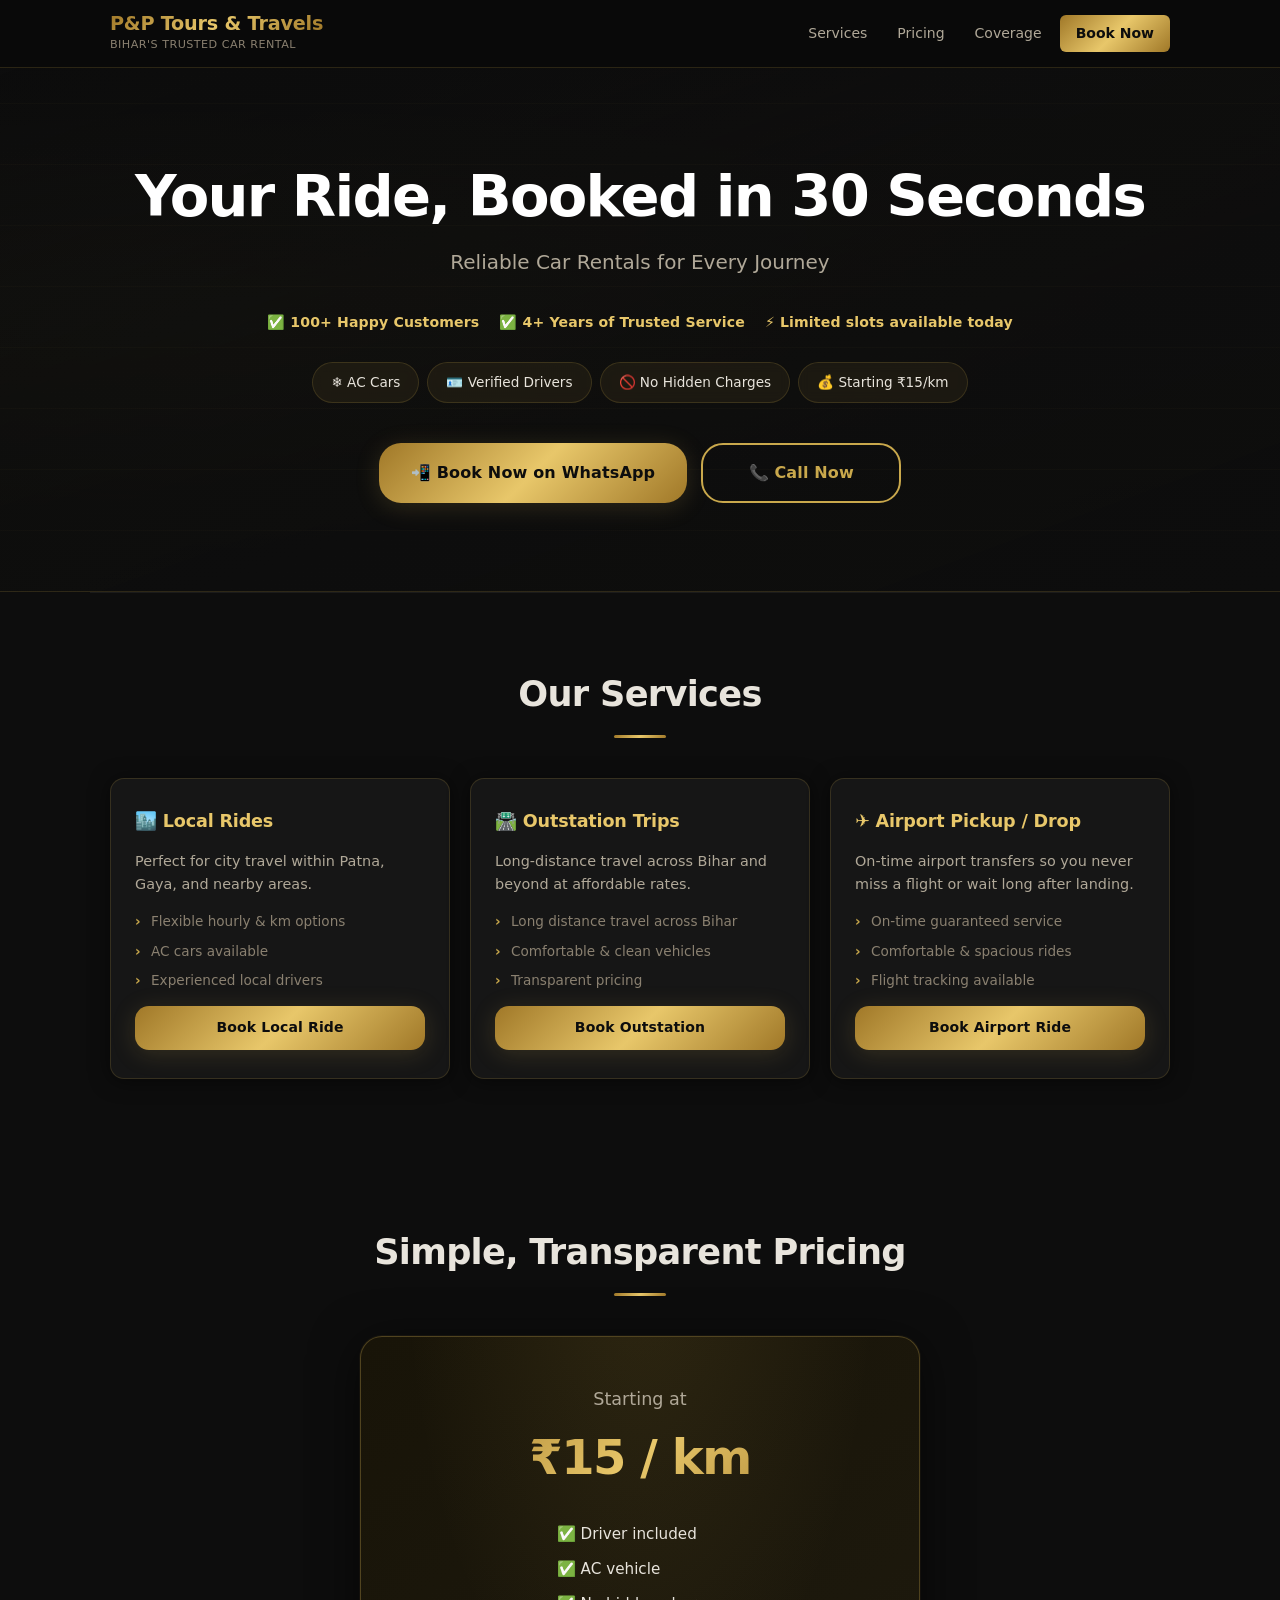
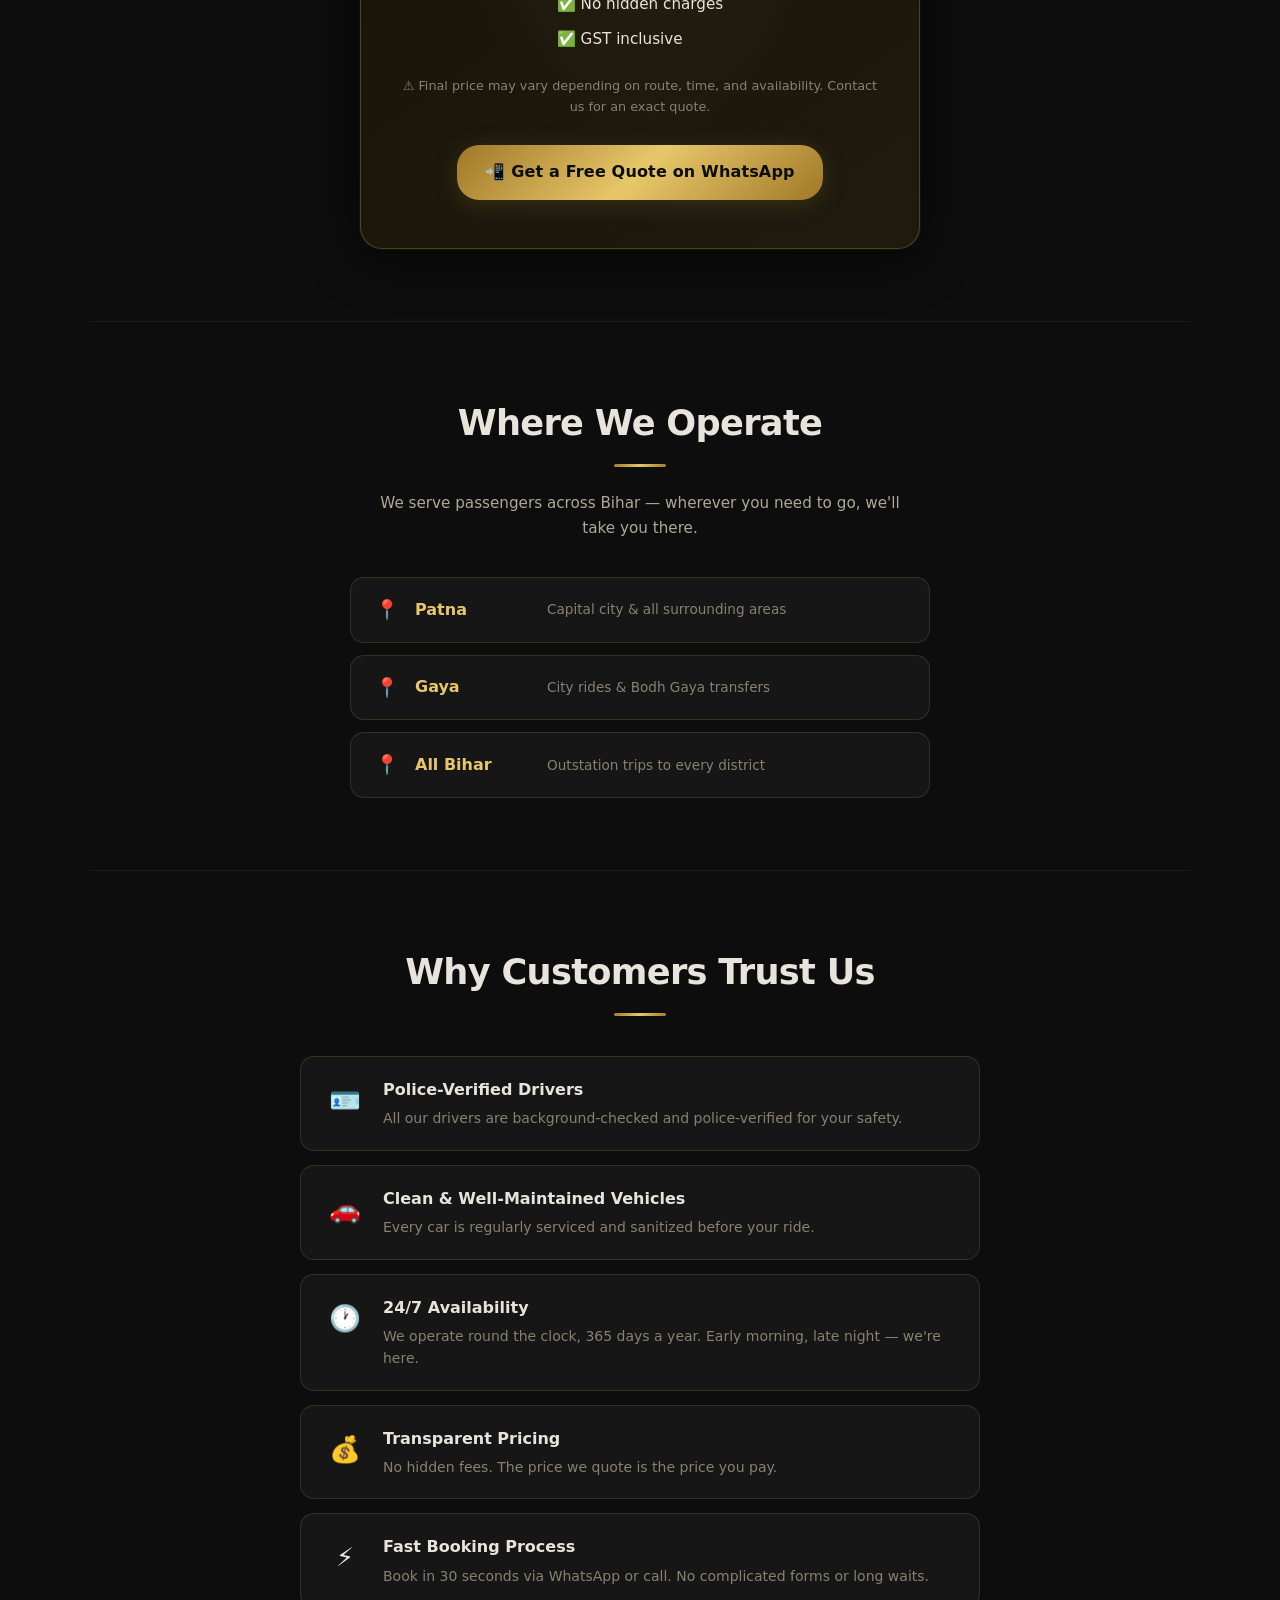
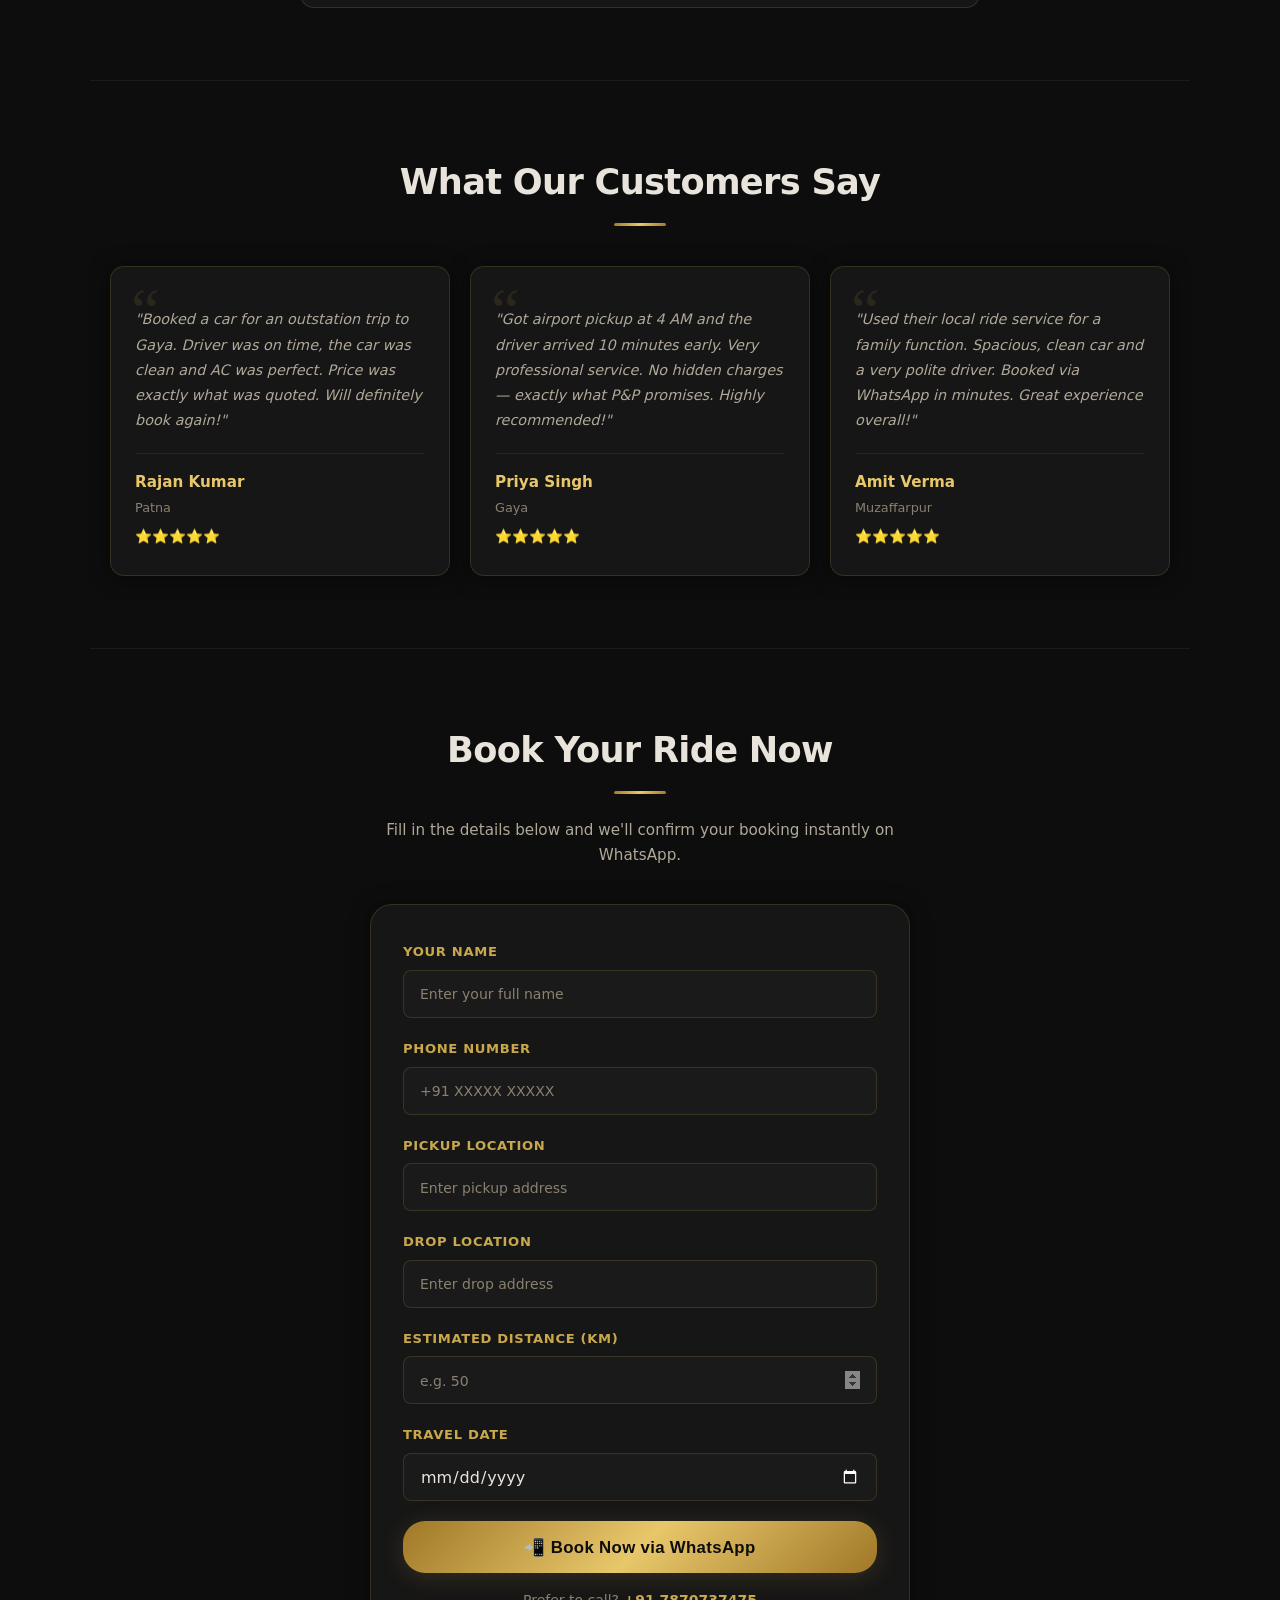
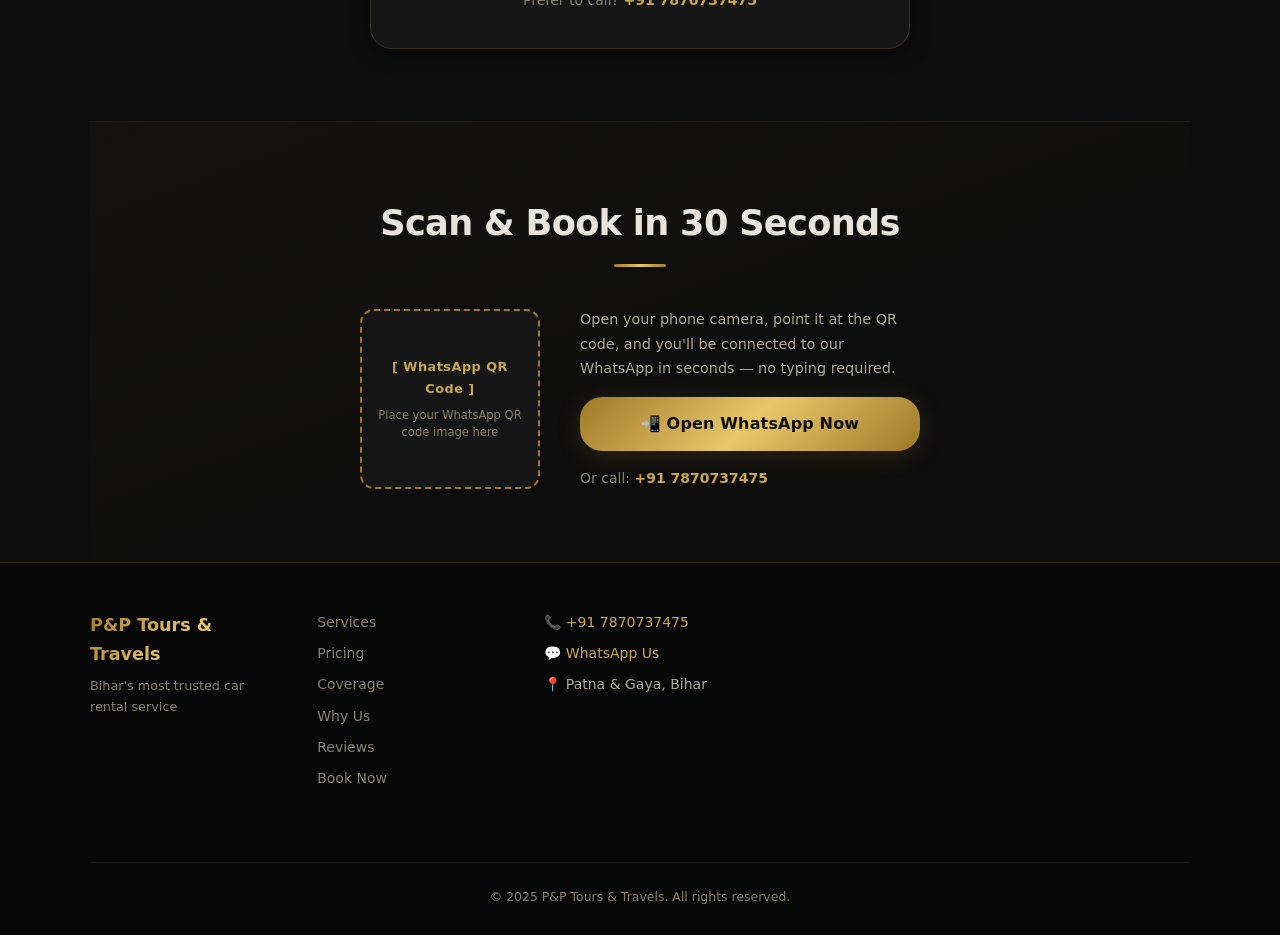
==== index.html @ 64083eea "Add files via upload" ====
<!DOCTYPE html>
<html lang="en">
<head>
  <meta charset="UTF-8" />
  <meta name="viewport" content="width=device-width, initial-scale=1.0" />
  <meta name="description" content="P&P Tours & Travels – Reliable car rentals in Patna, Gaya and all of Bihar. Book in 30 seconds via WhatsApp or call." />
  <title>P&P Tours &amp; Travels – Car Rentals in Bihar</title>
  <link rel="stylesheet" href="style.css" />
</head>
<body>

  <!-- ===== HEADER ===== -->
  <header id="site-header">
    <div class="header-inner">
      <div class="brand">
        <span class="brand-name">P&amp;P Tours &amp; Travels</span>
        <span class="brand-tagline">Bihar's Trusted Car Rental</span>
      </div>
      <nav class="header-nav" aria-label="Main navigation">
        <a href="#services">Services</a>
        <a href="#pricing">Pricing</a>
        <a href="#coverage">Coverage</a>
        <a href="#booking">Book Now</a>
      </nav>
    </div>
  </header>

  <!-- ===== HERO ===== -->
  <section id="hero">
    <div class="hero-inner">
      <h1 class="hero-headline">Your Ride, Booked in 30 Seconds</h1>
      <p class="hero-subheading">Reliable Car Rentals for Every Journey</p>

      <ul class="hero-trust-list">
        <li>✅ 100+ Happy Customers</li>
        <li>✅ 4+ Years of Trusted Service</li>
        <li>⚡ Limited slots available today</li>
      </ul>

      <ul class="hero-highlights">
        <li>❄️ AC Cars</li>
        <li>🪪 Verified Drivers</li>
        <li>🚫 No Hidden Charges</li>
        <li>💰 Starting ₹15/km</li>
      </ul>

      <div class="hero-cta-group">
        <a
          href="https://wa.me/917870737475?text=Hi%2C%20I%20want%20to%20book%20a%20car"
          class="btn btn-whatsapp"
          target="_blank"
          rel="noopener noreferrer"
        >
          📲 Book Now on WhatsApp
        </a>
        <a href="tel:+917870737475" class="btn btn-call">
          📞 Call Now
        </a>
      </div>
    </div>
  </section>

  <!-- ===== SERVICES ===== -->
  <section id="services">
    <h2 class="section-title">Our Services</h2>
    <div class="services-grid">

      <article class="service-card">
        <h3 class="service-name">🏙️ Local Rides</h3>
        <p class="service-desc">Perfect for city travel within Patna, Gaya, and nearby areas.</p>
        <ul class="service-features">
          <li>Flexible hourly &amp; km options</li>
          <li>AC cars available</li>
          <li>Experienced local drivers</li>
        </ul>
        <a
          href="https://wa.me/917870737475?text=Hi%2C%20I%20need%20a%20local%20ride"
          class="btn btn-whatsapp-sm"
          target="_blank"
          rel="noopener noreferrer"
        >
          Book Local Ride
        </a>
      </article>

      <article class="service-card">
        <h3 class="service-name">🛣️ Outstation Trips</h3>
        <p class="service-desc">Long-distance travel across Bihar and beyond at affordable rates.</p>
        <ul class="service-features">
          <li>Long distance travel across Bihar</li>
          <li>Comfortable &amp; clean vehicles</li>
          <li>Transparent pricing</li>
        </ul>
        <a
          href="https://wa.me/917870737475?text=Hi%2C%20I%20need%20an%20outstation%20trip"
          class="btn btn-whatsapp-sm"
          target="_blank"
          rel="noopener noreferrer"
        >
          Book Outstation
        </a>
      </article>

      <article class="service-card">
        <h3 class="service-name">✈️ Airport Pickup / Drop</h3>
        <p class="service-desc">On-time airport transfers so you never miss a flight or wait long after landing.</p>
        <ul class="service-features">
          <li>On-time guaranteed service</li>
          <li>Comfortable &amp; spacious rides</li>
          <li>Flight tracking available</li>
        </ul>
        <a
          href="https://wa.me/917870737475?text=Hi%2C%20I%20need%20airport%20pickup%20or%20drop"
          class="btn btn-whatsapp-sm"
          target="_blank"
          rel="noopener noreferrer"
        >
          Book Airport Ride
        </a>
      </article>

    </div>
  </section>

  <!-- ===== PRICING ===== -->
  <section id="pricing">
    <h2 class="section-title">Simple, Transparent Pricing</h2>
    <div class="pricing-card">
      <p class="pricing-rate">Starting at <strong>₹15 / km</strong></p>
      <ul class="pricing-includes">
        <li>✅ Driver included</li>
        <li>✅ AC vehicle</li>
        <li>✅ No hidden charges</li>
        <li>✅ GST inclusive</li>
      </ul>
      <p class="pricing-note">
        ⚠️ Final price may vary depending on route, time, and availability.
        Contact us for an exact quote.
      </p>
      <a
        href="https://wa.me/917870737475?text=Hi%2C%20I%20want%20a%20price%20quote"
        class="btn btn-whatsapp"
        target="_blank"
        rel="noopener noreferrer"
      >
        📲 Get a Free Quote on WhatsApp
      </a>
    </div>
  </section>

  <!-- ===== COVERAGE ===== -->
  <section id="coverage">
    <h2 class="section-title">Where We Operate</h2>
    <p class="coverage-subtitle">We serve passengers across Bihar — wherever you need to go, we'll take you there.</p>
    <ul class="coverage-list">
      <li class="coverage-item">
        <span class="coverage-icon">📍</span>
        <span class="coverage-name">Patna</span>
        <span class="coverage-detail">Capital city &amp; all surrounding areas</span>
      </li>
      <li class="coverage-item">
        <span class="coverage-icon">📍</span>
        <span class="coverage-name">Gaya</span>
        <span class="coverage-detail">City rides &amp; Bodh Gaya transfers</span>
      </li>
      <li class="coverage-item">
        <span class="coverage-icon">📍</span>
        <span class="coverage-name">All Bihar</span>
        <span class="coverage-detail">Outstation trips to every district</span>
      </li>
    </ul>
  </section>

  <!-- ===== TRUST SECTION ===== -->
  <section id="trust">
    <h2 class="section-title">Why Customers Trust Us</h2>
    <ul class="trust-list">
      <li class="trust-item">
        <span class="trust-icon">🪪</span>
        <div class="trust-content">
          <strong>Police-Verified Drivers</strong>
          <p>All our drivers are background-checked and police-verified for your safety.</p>
        </div>
      </li>
      <li class="trust-item">
        <span class="trust-icon">🚗</span>
        <div class="trust-content">
          <strong>Clean &amp; Well-Maintained Vehicles</strong>
          <p>Every car is regularly serviced and sanitized before your ride.</p>
        </div>
      </li>
      <li class="trust-item">
        <span class="trust-icon">🕐</span>
        <div class="trust-content">
          <strong>24/7 Availability</strong>
          <p>We operate round the clock, 365 days a year. Early morning, late night — we're here.</p>
        </div>
      </li>
      <li class="trust-item">
        <span class="trust-icon">💰</span>
        <div class="trust-content">
          <strong>Transparent Pricing</strong>
          <p>No hidden fees. The price we quote is the price you pay.</p>
        </div>
      </li>
      <li class="trust-item">
        <span class="trust-icon">⚡</span>
        <div class="trust-content">
          <strong>Fast Booking Process</strong>
          <p>Book in 30 seconds via WhatsApp or call. No complicated forms or long waits.</p>
        </div>
      </li>
    </ul>
  </section>

  <!-- ===== TESTIMONIALS ===== -->
  <section id="testimonials">
    <h2 class="section-title">What Our Customers Say</h2>
    <div class="testimonials-grid">

      <article class="testimonial-card">
        <p class="testimonial-review">
          "Booked a car for an outstation trip to Gaya. Driver was on time, the car was clean and AC was perfect.
          Price was exactly what was quoted. Will definitely book again!"
        </p>
        <footer class="testimonial-footer">
          <strong class="testimonial-name">Rajan Kumar</strong>
          <span class="testimonial-location">Patna</span>
          <span class="testimonial-rating">⭐⭐⭐⭐⭐</span>
        </footer>
      </article>

      <article class="testimonial-card">
        <p class="testimonial-review">
          "Got airport pickup at 4 AM and the driver arrived 10 minutes early. Very professional service.
          No hidden charges — exactly what P&amp;P promises. Highly recommended!"
        </p>
        <footer class="testimonial-footer">
          <strong class="testimonial-name">Priya Singh</strong>
          <span class="testimonial-location">Gaya</span>
          <span class="testimonial-rating">⭐⭐⭐⭐⭐</span>
        </footer>
      </article>

      <article class="testimonial-card">
        <p class="testimonial-review">
          "Used their local ride service for a family function. Spacious, clean car and a very polite driver.
          Booked via WhatsApp in minutes. Great experience overall!"
        </p>
        <footer class="testimonial-footer">
          <strong class="testimonial-name">Amit Verma</strong>
          <span class="testimonial-location">Muzaffarpur</span>
          <span class="testimonial-rating">⭐⭐⭐⭐⭐</span>
        </footer>
      </article>

    </div>
  </section>

  <!-- ===== BOOKING FORM ===== -->
  <section id="booking">
    <h2 class="section-title">Book Your Ride Now</h2>
    <p class="booking-subtitle">Fill in the details below and we'll confirm your booking instantly on WhatsApp.</p>

    <form id="booking-form" class="booking-form" novalidate>
      <div class="form-group">
        <label for="b-name">Your Name</label>
        <input
          type="text"
          id="b-name"
          name="b-name"
          placeholder="Enter your full name"
          autocomplete="name"
          required
        />
      </div>

      <div class="form-group">
        <label for="b-phone">Phone Number</label>
        <input
          type="tel"
          id="b-phone"
          name="b-phone"
          placeholder="+91 XXXXX XXXXX"
          autocomplete="tel"
          required
        />
      </div>

      <div class="form-group">
        <label for="b-pickup">Pickup Location</label>
        <input
          type="text"
          id="b-pickup"
          name="b-pickup"
          placeholder="Enter pickup address"
          autocomplete="off"
          required
        />
      </div>

      <div class="form-group">
        <label for="b-drop">Drop Location</label>
        <input
          type="text"
          id="b-drop"
          name="b-drop"
          placeholder="Enter drop address"
          autocomplete="off"
          required
        />
      </div>

      <div class="form-group">
        <label for="b-distance">Estimated Distance (km)</label>
        <input
          type="number"
          id="b-distance"
          name="b-distance"
          placeholder="e.g. 50"
          min="1"
        />
      </div>

      <div class="form-group">
        <label for="b-date">Travel Date</label>
        <input
          type="date"
          id="b-date"
          name="b-date"
        />
      </div>

      <button type="submit" class="btn btn-submit">
        📲 Book Now via WhatsApp
      </button>

      <p class="form-alt-cta">
        Prefer to call? <a href="tel:+917870737475">+91 7870737475</a>
      </p>
    </form>
  </section>

  <!-- ===== QR SECTION ===== -->
  <section id="qr-section">
    <h2 class="section-title">Scan &amp; Book in 30 Seconds</h2>
    <div class="qr-inner">
      <div class="qr-placeholder" role="img" aria-label="WhatsApp QR Code placeholder">
        <span class="qr-placeholder-text">[ WhatsApp QR Code ]</span>
        <p class="qr-placeholder-hint">Place your WhatsApp QR code image here</p>
      </div>
      <div class="qr-info">
        <p class="qr-description">
          Open your phone camera, point it at the QR code, and you'll be connected
          to our WhatsApp in seconds — no typing required.
        </p>
        <a
          href="https://wa.me/917870737475"
          class="btn btn-whatsapp"
          target="_blank"
          rel="noopener noreferrer"
        >
          📲 Open WhatsApp Now
        </a>
        <p class="qr-number">Or call: <a href="tel:+917870737475">+91 7870737475</a></p>
      </div>
    </div>
  </section>

  <!-- ===== FOOTER ===== -->
  <footer id="site-footer">
    <div class="footer-inner">
      <div class="footer-brand">
        <strong>P&amp;P Tours &amp; Travels</strong>
        <p>Bihar's most trusted car rental service</p>
      </div>

      <nav class="footer-nav" aria-label="Footer navigation">
        <a href="#services">Services</a>
        <a href="#pricing">Pricing</a>
        <a href="#coverage">Coverage</a>
        <a href="#trust">Why Us</a>
        <a href="#testimonials">Reviews</a>
        <a href="#booking">Book Now</a>
      </nav>

      <div class="footer-contact">
        <p>📞 <a href="tel:+917870737475">+91 7870737475</a></p>
        <p>
          💬 <a
            href="https://wa.me/917870737475"
            target="_blank"
            rel="noopener noreferrer"
          >
            WhatsApp Us
          </a>
        </p>
        <p>📍 Patna &amp; Gaya, Bihar</p>
      </div>

      <p class="footer-copy">
        &copy; 2025 P&amp;P Tours &amp; Travels. All rights reserved.
      </p>
    </div>
  </footer>

  <!-- ===== STICKY MOBILE BAR ===== -->
  <div id="sticky-bar" role="navigation" aria-label="Quick booking bar">
    <a href="tel:+917870737475" class="sticky-btn sticky-btn-call">
      📞 Call Now
    </a>
    <a
      href="https://wa.me/917870737475?text=Hi%2C%20I%20want%20to%20book%20a%20car"
      class="sticky-btn sticky-btn-whatsapp"
      target="_blank"
      rel="noopener noreferrer"
    >
      💬 WhatsApp
    </a>
    <a href="#booking" class="sticky-btn sticky-btn-book">
      🚗 Book Now
    </a>
  </div>

  <script src="distancematrix.js" defer></script>
  <script src="script.js" defer></script>
</body>
</html>
---- style.css ----
/* =============================================
   P&P Tours & Travels — Premium Dark Gold CSS
   ============================================= */

/* ── Reset & Base ── */
*, *::before, *::after {
  box-sizing: border-box;
  margin: 0;
  padding: 0;
}

:root {
  --gold:        #c9a84c;
  --gold-light:  #e8c76a;
  --gold-dark:   #a07828;
  --gold-grad:   linear-gradient(135deg, #a07828 0%, #e8c76a 50%, #a07828 100%);
  --bg:          #0d0d0d;
  --bg-card:     #161616;
  --bg-card-2:   #1c1c1c;
  --bg-input:    #1a1a1a;
  --border:      rgba(201, 168, 76, 0.18);
  --border-soft: rgba(255, 255, 255, 0.06);
  --text:        #e8e4dc;
  --text-muted:  #8a8070;
  --text-dim:    #b0a898;
  --radius-sm:   8px;
  --radius-md:   14px;
  --radius-lg:   22px;
  --shadow-gold: 0 4px 24px rgba(201, 168, 76, 0.18);
  --shadow-card: 0 2px 20px rgba(0, 0, 0, 0.5);
  --transition:  0.25s ease;
  --max-w:       1100px;
  --header-h:    68px;
  --sticky-h:    60px;
}

html {
  scroll-behavior: smooth;
  -webkit-text-size-adjust: 100%;
}

body {
  font-family: 'Segoe UI', system-ui, -apple-system, sans-serif;
  background: var(--bg);
  color: var(--text);
  line-height: 1.65;
  font-size: 16px;
  -webkit-font-smoothing: antialiased;
  /* padding-bottom added via JS-free media query below */
}

a {
  color: var(--gold);
  text-decoration: none;
  transition: color var(--transition);
}
a:hover { color: var(--gold-light); }

ul { list-style: none; }

img { display: block; max-width: 100%; height: auto; }

/* ── Shared Section Wrapper ── */
section {
  padding: 72px 20px;
  max-width: var(--max-w);
  margin: 0 auto;
}

.section-title {
  font-size: clamp(1.5rem, 3vw, 2.2rem);
  font-weight: 700;
  text-align: center;
  margin-bottom: 40px;
  color: var(--text);
  letter-spacing: -0.02em;
  position: relative;
}
.section-title::after {
  content: '';
  display: block;
  width: 52px;
  height: 3px;
  background: var(--gold-grad);
  border-radius: 2px;
  margin: 12px auto 0;
}

/* ── Buttons ── */
.btn {
  display: inline-flex;
  align-items: center;
  justify-content: center;
  gap: 8px;
  padding: 14px 28px;
  border-radius: var(--radius-lg);
  font-size: 1rem;
  font-weight: 600;
  cursor: pointer;
  border: none;
  text-decoration: none;
  transition: transform var(--transition), box-shadow var(--transition), background var(--transition), opacity var(--transition);
  white-space: nowrap;
  letter-spacing: 0.01em;
  min-height: 48px;
}
.btn:active { transform: scale(0.97); }

.btn-whatsapp {
  background: var(--gold-grad);
  color: #0d0d0d;
  box-shadow: var(--shadow-gold);
}
.btn-whatsapp:hover {
  background: linear-gradient(135deg, #b8872a 0%, #f5d472 50%, #b8872a 100%);
  box-shadow: 0 6px 30px rgba(201, 168, 76, 0.35);
  color: #0d0d0d;
  transform: translateY(-1px);
}

.btn-call {
  background: transparent;
  color: var(--gold);
  border: 2px solid var(--gold);
}
.btn-call:hover {
  background: rgba(201, 168, 76, 0.1);
  color: var(--gold-light);
  border-color: var(--gold-light);
  box-shadow: 0 4px 18px rgba(201, 168, 76, 0.15);
  transform: translateY(-1px);
}

.btn-whatsapp-sm {
  background: var(--gold-grad);
  color: #0d0d0d;
  padding: 10px 20px;
  font-size: 0.875rem;
  border-radius: var(--radius-md);
  box-shadow: var(--shadow-gold);
  display: inline-flex;
  align-items: center;
  justify-content: center;
  gap: 6px;
  font-weight: 600;
  text-decoration: none;
  transition: transform var(--transition), box-shadow var(--transition);
  min-height: 44px;
}
.btn-whatsapp-sm:hover {
  transform: translateY(-1px);
  box-shadow: 0 6px 24px rgba(201, 168, 76, 0.3);
  color: #0d0d0d;
}

.btn-submit {
  width: 100%;
  background: var(--gold-grad);
  color: #0d0d0d;
  font-size: 1.05rem;
  padding: 15px 28px;
  border-radius: var(--radius-lg);
  box-shadow: var(--shadow-gold);
  cursor: pointer;
  border: none;
  font-weight: 700;
  letter-spacing: 0.02em;
  transition: transform var(--transition), box-shadow var(--transition);
  min-height: 52px;
}
.btn-submit:hover {
  transform: translateY(-1px);
  box-shadow: 0 8px 32px rgba(201, 168, 76, 0.35);
}
.btn-submit:active { transform: scale(0.98); }
.btn-submit:disabled {
  opacity: 0.65;
  cursor: not-allowed;
  transform: none;
}

/* ── HEADER ── */
#site-header {
  position: sticky;
  top: 0;
  z-index: 100;
  background: rgba(10, 10, 10, 0.95);
  backdrop-filter: blur(14px);
  -webkit-backdrop-filter: blur(14px);
  border-bottom: 1px solid var(--border);
  height: var(--header-h);
}

.header-inner {
  max-width: var(--max-w);
  margin: 0 auto;
  padding: 0 20px;
  height: 100%;
  display: flex;
  align-items: center;
  justify-content: space-between;
  gap: 16px;
}

.brand {
  display: flex;
  flex-direction: column;
  gap: 1px;
  flex-shrink: 0;
}

.brand-name {
  font-size: 1.2rem;
  font-weight: 800;
  background: var(--gold-grad);
  -webkit-background-clip: text;
  -webkit-text-fill-color: transparent;
  background-clip: text;
  letter-spacing: -0.01em;
  line-height: 1.2;
}

.brand-tagline {
  font-size: 0.7rem;
  color: var(--text-muted);
  letter-spacing: 0.04em;
  text-transform: uppercase;
}

.header-nav {
  display: flex;
  align-items: center;
  gap: 6px;
  flex-wrap: wrap;
  justify-content: flex-end;
}

.header-nav a {
  color: var(--text-dim);
  font-size: 0.875rem;
  font-weight: 500;
  padding: 6px 12px;
  border-radius: 6px;
  transition: color var(--transition), background var(--transition);
  text-decoration: none;
}
.header-nav a:hover {
  color: var(--gold-light);
  background: rgba(201, 168, 76, 0.08);
}
.header-nav a:last-child {
  background: var(--gold-grad);
  color: #0d0d0d;
  font-weight: 700;
  padding: 7px 16px;
}
.header-nav a:last-child:hover {
  opacity: 0.88;
  color: #0d0d0d;
}

/* ── HERO ── */
#hero {
  max-width: 100%;
  padding: 0;
  background:
    linear-gradient(160deg, rgba(13, 13, 13, 0.75) 0%, rgba(13, 13, 13, 0.92) 60%, rgba(13, 13, 13, 1) 100%),
    radial-gradient(ellipse at 20% 50%, rgba(201, 168, 76, 0.12) 0%, transparent 60%),
    radial-gradient(ellipse at 80% 30%, rgba(160, 120, 40, 0.08) 0%, transparent 55%),
    linear-gradient(180deg, #0a0a0a 0%, #111108 100%);
  border-bottom: 1px solid var(--border);
  position: relative;
  overflow: hidden;
}
#hero::before {
  content: '';
  position: absolute;
  inset: 0;
  background: repeating-linear-gradient(
    0deg,
    transparent,
    transparent 60px,
    rgba(201, 168, 76, 0.025) 60px,
    rgba(201, 168, 76, 0.025) 61px
  );
  pointer-events: none;
}

.hero-inner {
  max-width: var(--max-w);
  margin: 0 auto;
  padding: 96px 20px 88px;
  position: relative;
  z-index: 1;
  text-align: center;
}

.hero-headline {
  font-size: clamp(2rem, 5.5vw, 3.6rem);
  font-weight: 800;
  line-height: 1.15;
  letter-spacing: -0.03em;
  color: #fff;
  margin-bottom: 16px;
}

.hero-subheading {
  font-size: clamp(1rem, 2.2vw, 1.25rem);
  color: var(--text-dim);
  max-width: 520px;
  margin: 0 auto 32px;
  font-weight: 400;
}

.hero-trust-list {
  display: flex;
  flex-wrap: wrap;
  justify-content: center;
  gap: 10px 20px;
  margin-bottom: 28px;
}
.hero-trust-list li {
  font-size: 0.88rem;
  color: var(--gold-light);
  font-weight: 600;
  letter-spacing: 0.01em;
}

.hero-highlights {
  display: flex;
  flex-wrap: wrap;
  justify-content: center;
  gap: 8px;
  margin-bottom: 40px;
}
.hero-highlights li {
  background: rgba(201, 168, 76, 0.08);
  border: 1px solid var(--border);
  border-radius: 40px;
  padding: 8px 18px;
  font-size: 0.85rem;
  font-weight: 500;
  color: var(--text);
  backdrop-filter: blur(6px);
  transition: background var(--transition), border-color var(--transition);
}
.hero-highlights li:hover {
  background: rgba(201, 168, 76, 0.15);
  border-color: rgba(201, 168, 76, 0.35);
}

.hero-cta-group {
  display: flex;
  flex-wrap: wrap;
  justify-content: center;
  gap: 14px;
}
.hero-cta-group .btn {
  min-width: 200px;
  font-size: 1rem;
  padding: 15px 32px;
}

/* ── SERVICES ── */
#services { border-top: 1px solid var(--border-soft); }

.services-grid {
  display: grid;
  grid-template-columns: repeat(auto-fit, minmax(260px, 1fr));
  gap: 20px;
}

.service-card {
  background: var(--bg-card);
  border: 1px solid var(--border);
  border-radius: var(--radius-md);
  padding: 28px 24px;
  display: flex;
  flex-direction: column;
  gap: 14px;
  box-shadow: var(--shadow-card);
  transition: transform var(--transition), border-color var(--transition), box-shadow var(--transition);
  position: relative;
  overflow: hidden;
}
.service-card::before {
  content: '';
  position: absolute;
  top: 0; left: 0; right: 0;
  height: 3px;
  background: var(--gold-grad);
  opacity: 0;
  transition: opacity var(--transition);
}
.service-card:hover {
  transform: translateY(-3px);
  border-color: rgba(201, 168, 76, 0.35);
  box-shadow: 0 8px 32px rgba(0, 0, 0, 0.5), 0 0 0 1px rgba(201, 168, 76, 0.1);
}
.service-card:hover::before { opacity: 1; }

.service-name {
  font-size: 1.1rem;
  font-weight: 700;
  color: var(--gold-light);
  letter-spacing: -0.01em;
}

.service-desc {
  font-size: 0.9rem;
  color: var(--text-dim);
  line-height: 1.6;
}

.service-features {
  list-style: none;
  display: flex;
  flex-direction: column;
  gap: 7px;
  flex: 1;
}
.service-features li {
  font-size: 0.85rem;
  color: var(--text-muted);
  padding-left: 16px;
  position: relative;
}
.service-features li::before {
  content: '›';
  position: absolute;
  left: 0;
  color: var(--gold);
  font-weight: 700;
}

/* ── PRICING ── */
#pricing {
  padding: 72px 20px;
  max-width: var(--max-w);
  margin: 0 auto;
}

.pricing-card {
  background: linear-gradient(145deg, #181408, #1e1a0e);
  border: 1px solid rgba(201, 168, 76, 0.3);
  border-radius: var(--radius-lg);
  padding: 48px 40px;
  max-width: 560px;
  margin: 0 auto;
  text-align: center;
  box-shadow: 0 8px 48px rgba(0, 0, 0, 0.6), 0 0 0 1px rgba(201, 168, 76, 0.08);
  position: relative;
  overflow: hidden;
}
.pricing-card::before {
  content: '';
  position: absolute;
  inset: 0;
  background: radial-gradient(ellipse at 50% -20%, rgba(201, 168, 76, 0.12) 0%, transparent 60%);
  pointer-events: none;
}

.pricing-rate {
  font-size: 1.1rem;
  color: var(--text-dim);
  margin-bottom: 24px;
  position: relative;
}
.pricing-rate strong {
  display: block;
  font-size: clamp(2rem, 5vw, 3rem);
  font-weight: 800;
  background: var(--gold-grad);
  -webkit-background-clip: text;
  -webkit-text-fill-color: transparent;
  background-clip: text;
  letter-spacing: -0.03em;
  margin-top: 4px;
}

.pricing-includes {
  display: inline-flex;
  flex-direction: column;
  gap: 10px;
  margin-bottom: 24px;
  text-align: left;
  position: relative;
}
.pricing-includes li {
  font-size: 0.95rem;
  color: var(--text);
  font-weight: 500;
}

.pricing-note {
  font-size: 0.8rem;
  color: var(--text-muted);
  margin-bottom: 28px;
  line-height: 1.6;
  position: relative;
}

/* ── COVERAGE ── */
#coverage { border-top: 1px solid var(--border-soft); }

.coverage-subtitle {
  text-align: center;
  color: var(--text-dim);
  font-size: 0.95rem;
  max-width: 520px;
  margin: -16px auto 36px;
}

.coverage-list {
  display: flex;
  flex-direction: column;
  gap: 12px;
  max-width: 580px;
  margin: 0 auto;
}

.coverage-item {
  display: grid;
  grid-template-columns: 32px 120px 1fr;
  align-items: center;
  gap: 12px;
  background: var(--bg-card);
  border: 1px solid var(--border);
  border-radius: var(--radius-md);
  padding: 16px 20px;
  transition: border-color var(--transition), background var(--transition);
}
.coverage-item:hover {
  border-color: rgba(201, 168, 76, 0.35);
  background: var(--bg-card-2);
}

.coverage-icon {
  font-size: 1.2rem;
  text-align: center;
}

.coverage-name {
  font-weight: 700;
  font-size: 1rem;
  color: var(--gold-light);
}

.coverage-detail {
  font-size: 0.85rem;
  color: var(--text-muted);
}

/* ── TRUST ── */
#trust { border-top: 1px solid var(--border-soft); }

.trust-list {
  display: flex;
  flex-direction: column;
  gap: 14px;
  max-width: 680px;
  margin: 0 auto;
}

.trust-item {
  display: flex;
  align-items: flex-start;
  gap: 18px;
  background: var(--bg-card);
  border: 1px solid var(--border);
  border-radius: var(--radius-md);
  padding: 20px 24px;
  transition: border-color var(--transition), transform var(--transition);
}
.trust-item:hover {
  border-color: rgba(201, 168, 76, 0.3);
  transform: translateX(3px);
}

.trust-icon {
  font-size: 1.6rem;
  flex-shrink: 0;
  margin-top: 2px;
  width: 40px;
  text-align: center;
}

.trust-content strong {
  display: block;
  font-size: 1rem;
  font-weight: 700;
  color: var(--text);
  margin-bottom: 4px;
}
.trust-content p {
  font-size: 0.875rem;
  color: var(--text-muted);
  line-height: 1.6;
}

/* ── TESTIMONIALS ── */
#testimonials { border-top: 1px solid var(--border-soft); }

.testimonials-grid {
  display: grid;
  grid-template-columns: repeat(auto-fit, minmax(260px, 1fr));
  gap: 20px;
}

.testimonial-card {
  background: var(--bg-card);
  border: 1px solid var(--border);
  border-radius: var(--radius-md);
  padding: 28px 24px;
  display: flex;
  flex-direction: column;
  justify-content: space-between;
  gap: 20px;
  box-shadow: var(--shadow-card);
  position: relative;
  transition: transform var(--transition), border-color var(--transition);
}
.testimonial-card::before {
  content: '\201C';
  position: absolute;
  top: 12px;
  left: 20px;
  font-size: 4rem;
  line-height: 1;
  color: rgba(201, 168, 76, 0.12);
  font-family: Georgia, serif;
  pointer-events: none;
}
.testimonial-card:hover {
  transform: translateY(-3px);
  border-color: rgba(201, 168, 76, 0.28);
}

.testimonial-review {
  font-size: 0.9rem;
  color: var(--text-dim);
  line-height: 1.75;
  font-style: italic;
  padding-top: 12px;
}

.testimonial-footer {
  display: flex;
  flex-direction: column;
  gap: 2px;
  border-top: 1px solid var(--border-soft);
  padding-top: 16px;
}

.testimonial-name {
  font-size: 0.95rem;
  font-weight: 700;
  color: var(--gold-light);
}
.testimonial-location {
  font-size: 0.8rem;
  color: var(--text-muted);
}
.testimonial-rating {
  font-size: 0.85rem;
  margin-top: 4px;
}

/* ── BOOKING FORM ── */
#booking { border-top: 1px solid var(--border-soft); }

.booking-subtitle {
  text-align: center;
  color: var(--text-dim);
  font-size: 0.95rem;
  max-width: 520px;
  margin: -16px auto 36px;
}

.booking-form {
  max-width: 540px;
  margin: 0 auto;
  background: var(--bg-card);
  border: 1px solid var(--border);
  border-radius: var(--radius-lg);
  padding: 36px 32px;
  box-shadow: var(--shadow-card);
  display: flex;
  flex-direction: column;
  gap: 20px;
}

.form-group {
  display: flex;
  flex-direction: column;
  gap: 7px;
}
.form-group label {
  font-size: 0.82rem;
  font-weight: 600;
  color: var(--gold);
  letter-spacing: 0.05em;
  text-transform: uppercase;
}
.form-group input,
.form-group select,
.form-group textarea {
  background: var(--bg-input);
  border: 1px solid var(--border);
  border-radius: var(--radius-sm);
  padding: 12px 16px;
  font-size: 1rem;
  color: var(--text);
  outline: none;
  transition: border-color var(--transition), box-shadow var(--transition);
  width: 100%;
  font-family: inherit;
  -webkit-appearance: none;
  appearance: none;
  min-height: 48px;
}
.form-group input::placeholder,
.form-group textarea::placeholder {
  color: var(--text-muted);
  font-size: 0.875rem;
}
.form-group input:focus,
.form-group select:focus,
.form-group textarea:focus {
  border-color: var(--gold);
  box-shadow: 0 0 0 3px rgba(201, 168, 76, 0.12);
}
.form-group input[type="date"] {
  color-scheme: dark;
}
.form-group input[type="number"] {
  -moz-appearance: textfield;
}
.form-group input[type="number"]::-webkit-inner-spin-button,
.form-group input[type="number"]::-webkit-outer-spin-button {
  opacity: 0.5;
}

/* Inline validation error */
.__pp-error {
  color: #e05252;
  font-size: 0.82rem;
  display: block;
  margin-top: 4px;
}
.form-group input.__pp-invalid {
  border-color: #e05252;
  box-shadow: 0 0 0 3px rgba(224, 82, 82, 0.12);
}

.form-alt-cta {
  text-align: center;
  font-size: 0.875rem;
  color: var(--text-muted);
  margin-top: -4px;
}
.form-alt-cta a {
  color: var(--gold);
  font-weight: 600;
}
.form-alt-cta a:hover { color: var(--gold-light); }

/* ── QR SECTION ── */
#qr-section {
  border-top: 1px solid var(--border-soft);
  background: linear-gradient(160deg, rgba(201, 168, 76, 0.04) 0%, transparent 60%);
}

.qr-inner {
  display: flex;
  flex-wrap: wrap;
  align-items: center;
  justify-content: center;
  gap: 40px;
  max-width: 700px;
  margin: 0 auto;
}

.qr-placeholder {
  width: 180px;
  height: 180px;
  border: 2px dashed var(--gold-dark);
  border-radius: var(--radius-md);
  background: var(--bg-card);
  display: flex;
  flex-direction: column;
  align-items: center;
  justify-content: center;
  gap: 8px;
  flex-shrink: 0;
  text-align: center;
  padding: 16px;
}

.qr-placeholder-text {
  font-size: 0.8rem;
  font-weight: 700;
  color: var(--gold);
  letter-spacing: 0.04em;
}

.qr-placeholder-hint {
  font-size: 0.72rem;
  color: var(--text-muted);
  line-height: 1.5;
}

.qr-info {
  display: flex;
  flex-direction: column;
  gap: 16px;
  max-width: 340px;
  text-align: left;
}

.qr-description {
  font-size: 0.9rem;
  color: var(--text-dim);
  line-height: 1.7;
}

.qr-number {
  font-size: 0.875rem;
  color: var(--text-muted);
}
.qr-number a {
  color: var(--gold);
  font-weight: 600;
}

/* ── FOOTER ── */
#site-footer {
  background: #080808;
  border-top: 1px solid var(--border);
  padding: 0 20px 28px;
}

.footer-inner {
  max-width: var(--max-w);
  margin: 0 auto;
  padding-top: 48px;
  display: grid;
  grid-template-columns: repeat(auto-fit, minmax(180px, 1fr));
  gap: 36px;
  align-items: start;
}

.footer-brand strong {
  display: block;
  font-size: 1.1rem;
  font-weight: 800;
  background: var(--gold-grad);
  -webkit-background-clip: text;
  -webkit-text-fill-color: transparent;
  background-clip: text;
  margin-bottom: 6px;
}
.footer-brand p {
  font-size: 0.8rem;
  color: var(--text-muted);
}

.footer-nav {
  display: flex;
  flex-direction: column;
  gap: 8px;
}
.footer-nav a {
  font-size: 0.875rem;
  color: var(--text-muted);
  text-decoration: none;
  transition: color var(--transition);
}
.footer-nav a:hover { color: var(--gold-light); }

.footer-contact {
  display: flex;
  flex-direction: column;
  gap: 8px;
}
.footer-contact p {
  font-size: 0.875rem;
  color: var(--text-dim);
}
.footer-contact a {
  color: var(--gold);
  font-weight: 500;
}
.footer-contact a:hover { color: var(--gold-light); }

.footer-copy {
  font-size: 0.78rem;
  color: var(--text-muted);
  text-align: center;
  margin-top: 36px;
  padding-top: 24px;
  border-top: 1px solid var(--border-soft);
  grid-column: 1 / -1;
  width: 100%;
}

/* ── STICKY MOBILE BAR ── */
#sticky-bar {
  position: fixed;
  bottom: 0;
  left: 0;
  right: 0;
  z-index: 200;
  display: flex;
  background: #0c0c0c;
  border-top: 1px solid var(--border);
  height: var(--sticky-h);
  box-shadow: 0 -4px 24px rgba(0, 0, 0, 0.6);
}

.sticky-btn {
  flex: 1;
  display: flex;
  align-items: center;
  justify-content: center;
  gap: 6px;
  font-size: 0.82rem;
  font-weight: 700;
  text-decoration: none;
  transition: background var(--transition), color var(--transition);
  letter-spacing: 0.02em;
  border-right: 1px solid var(--border);
  padding: 0 8px;
  text-align: center;
  -webkit-tap-highlight-color: transparent;
  min-height: var(--sticky-h);
}
.sticky-btn:last-child { border-right: none; }

.sticky-btn-call {
  color: var(--text-dim);
  background: transparent;
}
.sticky-btn-call:hover, .sticky-btn-call:active {
  background: rgba(255, 255, 255, 0.04);
  color: var(--text);
}

.sticky-btn-whatsapp {
  background: var(--gold-grad);
  color: #0d0d0d;
}
.sticky-btn-whatsapp:hover, .sticky-btn-whatsapp:active {
  opacity: 0.9;
  color: #0d0d0d;
}

.sticky-btn-book {
  color: var(--text-dim);
  background: transparent;
}
.sticky-btn-book:hover, .sticky-btn-book:active {
  background: rgba(201, 168, 76, 0.08);
  color: var(--gold-light);
}

/* ── RESPONSIVE ── */
@media (max-width: 680px) {
  body { padding-bottom: var(--sticky-h); }

  section { padding: 56px 16px; }

  .hero-inner { padding: 72px 16px 64px; }

  .hero-cta-group { flex-direction: column; align-items: stretch; }
  .hero-cta-group .btn { min-width: unset; width: 100%; }

  .header-nav a:not(:last-child) { display: none; }
  .header-nav a:last-child { font-size: 0.8rem; padding: 6px 14px; }

  .pricing-card { padding: 32px 20px; }

  .booking-form { padding: 24px 16px; }

  .qr-inner { flex-direction: column; align-items: center; text-align: center; }
  .qr-info { text-align: center; align-items: center; }

  .coverage-item {
    grid-template-columns: 28px 1fr;
    grid-template-rows: auto auto;
    gap: 6px 10px;
  }
  .coverage-icon { grid-row: 1 / 3; align-self: center; }
  .coverage-name { grid-column: 2; grid-row: 1; }
  .coverage-detail { grid-column: 2; grid-row: 2; }

  .trust-item { padding: 16px; gap: 14px; }

  .footer-inner { grid-template-columns: 1fr; gap: 24px; }
  .footer-copy { margin-top: 0; }
}

@media (max-width: 420px) {
  .brand-name { font-size: 1rem; }
  .hero-highlights li { font-size: 0.78rem; padding: 7px 14px; }
  .sticky-btn { font-size: 0.72rem; gap: 4px; }
}

@media (min-width: 681px) {
  #sticky-bar { display: none; }
}

/* ── Scrollbar (WebKit) ── */
::-webkit-scrollbar { width: 6px; }
::-webkit-scrollbar-track { background: var(--bg); }
::-webkit-scrollbar-thumb {
  background: var(--gold-dark);
  border-radius: 3px;
}
::-webkit-scrollbar-thumb:hover { background: var(--gold); }

/* ── Focus visible ── */
:focus-visible {
  outline: 2px solid var(--gold);
  outline-offset: 3px;
}
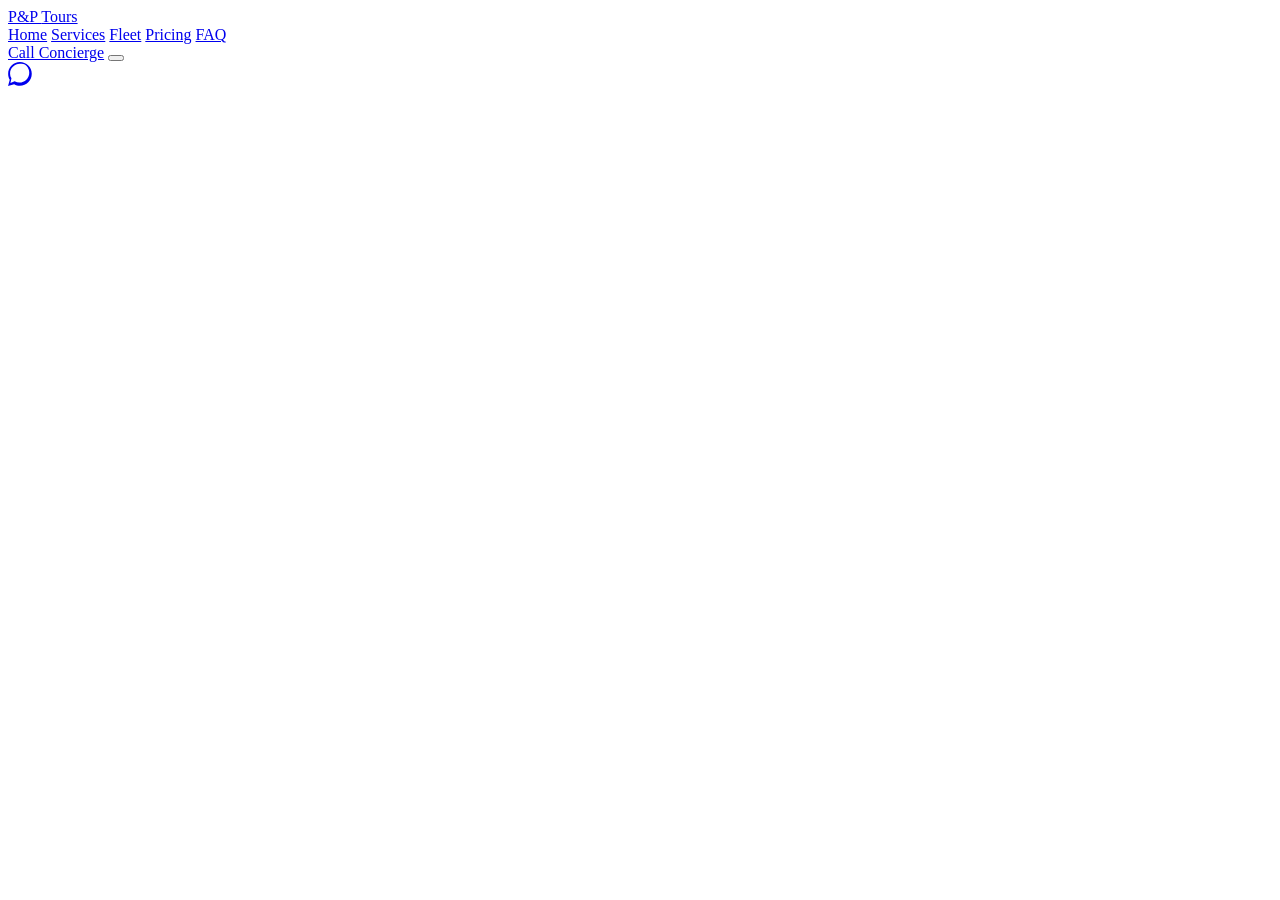
==== commit 653423fe: "Add files via upload" ====
--- a/index.html
+++ b/index.html
@@ -1,428 +1,112 @@
 <!DOCTYPE html>
 <html lang="en">
 <head>
-  <meta charset="UTF-8" />
-  <meta name="viewport" content="width=device-width, initial-scale=1.0" />
-  <meta name="description" content="P&P Tours & Travels – Reliable car rentals in Patna, Gaya and all of Bihar. Book in 30 seconds via WhatsApp or call." />
-  <title>P&P Tours &amp; Travels – Car Rentals in Bihar</title>
-  <link rel="stylesheet" href="style.css" />
+  <meta charset="UTF-8"/>
+  <meta name="viewport" content="width=device-width, initial-scale=1.0"/>
+  <title>P&P Tours and Travels | Luxury Fleet & Premium Car Rental Bihar</title>
+  <meta name="description" content="Book reliable car rental in Bihar starting ₹15/km. Chauffeur driven taxi service in Patna, Gaya, Bihar Sharif. Airport transfers, outstation cabs & custom luxury packages."/>
+  <meta name="keywords" content="car rental in Bihar, taxi service in Patna, outstation cab Bihar, Patna cab booking, Gaya taxi, Bihar Sharif cab"/>
+  <meta name="robots" content="index, follow"/>
+  <meta name="author" content="P&P Tours and Travels"/>
+  
+  <meta property="og:title" content="P&P Tours and Travels | Premium Chauffeur Experiences"/>
+  <meta property="og:description" content="Starting ₹15/km. Professional drivers. Airport transfers, outstation, wedding & corporate tours across Bihar."/>
+  <meta property="og:type" content="website"/>
+  <meta property="og:locale" content="en_IN"/>
+  <meta name="twitter:card" content="summary_large_image"/>
+  <link rel="canonical" href="https://pptoursandtravels.in/"/>
+
+  <script type="application/ld+json">
+  {
+    "@context": "https://schema.org",
+    "@type": "LocalBusiness",
+    "name": "P&P Tours and Travels",
+    "description": "Premium car rental and taxi service in Bihar serving Patna, Gaya, and Bihar Sharif.",
+    "url": "https://pptoursandtravels.in",
+    "telephone": "+917870737475",
+    "email": "meepiyush0035@gmail.com",
+    "priceRange": "₹₹",
+    "openingHours": "Mo-Su 00:00-23:59",
+    "areaServed": ["Patna","Gaya","Bihar Sharif","Bihar"]
+  }
+  </script>
+
+  <link rel="preconnect" href="https://fonts.googleapis.com">
+  <link rel="preconnect" href="https://fonts.gstatic.com" crossorigin>
+  <link href="https://fonts.googleapis.com/css2?family=Cormorant+Garamond:ital,wght@0,400;0,600;0,700;1,400&family=DM+Sans:wght@300;400;500;600&family=Space+Mono:wght@400;700&display=swap" rel="stylesheet">
+
+  <link rel="stylesheet" href="css/variables.css"/>
+  <link rel="stylesheet" href="css/reset.css"/>
+  <link rel="stylesheet" href="css/base.css"/>
+  <link rel="stylesheet" href="css/layout.css"/>
+  <link rel="stylesheet" href="css/components.css"/>
+  <link rel="stylesheet" href="css/animations.css"/>
+  <link rel="stylesheet" href="css/sections.css"/>
+  <link rel="stylesheet" href="css/responsive.css"/>
+
+  <script async src="https://www.googletagmanager.com/gtag/js?id=G-6D0TFFYF0Q"></script>
+  <script>
+    window.dataLayer = window.dataLayer || [];
+    function gtag(){ dataLayer.push(arguments); }
+    gtag('js', new Date());
+    gtag('config', 'G-6D0TFFYF0Q');
+
+    window.PP_CONFIG = {
+      SHEETS_URL: 'https://script.google.com/macros/s/AKfycbwVYgc5XKi1EltBG9_dC-8ZcRO83t_3wJaH0ozb3ozpN2E2Dia1fUA1EvhSaKHYj3tK3A/exec',
+      WA_NUMBER: '917870737475',
+      DRIVERS: ['Kishan Kumar', 'Vishal Kumar']
+    };
+  </script>
 </head>
 <body>
 
-  <!-- ===== HEADER ===== -->
-  <header id="site-header">
-    <div class="header-inner">
-      <div class="brand">
-        <span class="brand-name">P&amp;P Tours &amp; Travels</span>
-        <span class="brand-tagline">Bihar's Trusted Car Rental</span>
+  <div class="grain-overlay"></div>
+  <div class="ambient-orbs" aria-hidden="true">
+    <div class="orb orb-primary"></div>
+    <div class="orb orb-secondary"></div>
+  </div>
+
+  <header class="app-header">
+    <div class="header-container">
+      <a href="#" class="brand-logo">P&P <span>Tours</span></a>
+      <nav class="desktop-nav" role="navigation">
+        <a href="#hero" class="nav-link">Home</a>
+        <a href="#services" class="nav-link">Services</a>
+        <a href="#fleet" class="nav-link">Fleet</a>
+        <a href="#pricing" class="nav-link">Pricing</a>
+        <a href="#faq" class="nav-link">FAQ</a>
+      </nav>
+      <div class="header-actions">
+        <a href="tel:+917870737475" class="btn btn-outline btn-sm">Call Concierge</a>
+        <button class="mobile-toggle" aria-label="Toggle Navigation Stack Menu">
+          <span class="bar"></span><span class="bar"></span>
+        </button>
       </div>
-      <nav class="header-nav" aria-label="Main navigation">
-        <a href="#services">Services</a>
-        <a href="#pricing">Pricing</a>
-        <a href="#coverage">Coverage</a>
-        <a href="#booking">Book Now</a>
-      </nav>
     </div>
   </header>
 
-  <!-- ===== HERO ===== -->
-  <section id="hero">
-    <div class="hero-inner">
-      <h1 class="hero-headline">Your Ride, Booked in 30 Seconds</h1>
-      <p class="hero-subheading">Reliable Car Rentals for Every Journey</p>
+  <main class="scroll-container" id="main-scroll-engine">
+    <section id="hero" class="section-container content-section"></section>
+    <section id="services" class="section-container content-section"></section>
+    <section id="fleet" class="section-container content-section"></section>
+    <section id="pricing" class="section-container content-section"></section>
+    <section id="testimonials" class="section-container content-section"></section>
+    <section id="faq" class="section-container content-section"></section>
+    <footer id="footer" class="footer-section"></footer>
+  </main>
 
-      <ul class="hero-trust-list">
-        <li>✅ 100+ Happy Customers</li>
-        <li>✅ 4+ Years of Trusted Service</li>
-        <li>⚡ Limited slots available today</li>
-      </ul>
+  <a href="https://wa.me/917870737475" class="btn-whatsapp-fab" id="floatBookBtn" target="_blank" rel="noopener" aria-label="Book on WhatsApp">
+    <svg viewBox="0 0 24 24" width="24" height="24" fill="currentColor"><path d="M.057 24l1.687-6.163c-1.041-1.804-1.588-3.849-1.587-5.946C.06 5.348 5.397 0 11.93 0c3.165.001 6.14 1.233 8.377 3.474 2.237 2.24 3.466 5.214 3.466 8.378 0 6.582-5.336 11.93-11.87 11.93h-.004c-2.012-.002-3.987-.539-5.746-1.557L0 24zm6.59-4.846c1.6.95 3.188 1.449 4.747 1.451 5.436 0 9.86-4.42 9.86-9.859 0-2.61-1.016-5.063-2.86-6.91C16.49 1.883 14.037 1.86 11.934 1.86c-5.437 0-9.86 4.422-9.86 9.86 0 1.623.476 3.208 1.376 4.607L2.457 20.93l4.19-1.776z"/></svg>
+  </a>
 
-      <ul class="hero-highlights">
-        <li>❄️ AC Cars</li>
-        <li>🪪 Verified Drivers</li>
-        <li>🚫 No Hidden Charges</li>
-        <li>💰 Starting ₹15/km</li>
-      </ul>
+  <div id="ppToast" class="toast-component" role="alert" aria-live="assertive"></div>
 
-      <div class="hero-cta-group">
-        <a
-          href="https://wa.me/917870737475?text=Hi%2C%20I%20want%20to%20book%20a%20car"
-          class="btn btn-whatsapp"
-          target="_blank"
-          rel="noopener noreferrer"
-        >
-          📲 Book Now on WhatsApp
-        </a>
-        <a href="tel:+917870737475" class="btn btn-call">
-          📞 Call Now
-        </a>
-      </div>
-    </div>
-  </section>
-
-  <!-- ===== SERVICES ===== -->
-  <section id="services">
-    <h2 class="section-title">Our Services</h2>
-    <div class="services-grid">
-
-      <article class="service-card">
-        <h3 class="service-name">🏙️ Local Rides</h3>
-        <p class="service-desc">Perfect for city travel within Patna, Gaya, and nearby areas.</p>
-        <ul class="service-features">
-          <li>Flexible hourly &amp; km options</li>
-          <li>AC cars available</li>
-          <li>Experienced local drivers</li>
-        </ul>
-        <a
-          href="https://wa.me/917870737475?text=Hi%2C%20I%20need%20a%20local%20ride"
-          class="btn btn-whatsapp-sm"
-          target="_blank"
-          rel="noopener noreferrer"
-        >
-          Book Local Ride
-        </a>
-      </article>
-
-      <article class="service-card">
-        <h3 class="service-name">🛣️ Outstation Trips</h3>
-        <p class="service-desc">Long-distance travel across Bihar and beyond at affordable rates.</p>
-        <ul class="service-features">
-          <li>Long distance travel across Bihar</li>
-          <li>Comfortable &amp; clean vehicles</li>
-          <li>Transparent pricing</li>
-        </ul>
-        <a
-          href="https://wa.me/917870737475?text=Hi%2C%20I%20need%20an%20outstation%20trip"
-          class="btn btn-whatsapp-sm"
-          target="_blank"
-          rel="noopener noreferrer"
-        >
-          Book Outstation
-        </a>
-      </article>
-
-      <article class="service-card">
-        <h3 class="service-name">✈️ Airport Pickup / Drop</h3>
-        <p class="service-desc">On-time airport transfers so you never miss a flight or wait long after landing.</p>
-        <ul class="service-features">
-          <li>On-time guaranteed service</li>
-          <li>Comfortable &amp; spacious rides</li>
-          <li>Flight tracking available</li>
-        </ul>
-        <a
-          href="https://wa.me/917870737475?text=Hi%2C%20I%20need%20airport%20pickup%20or%20drop"
-          class="btn btn-whatsapp-sm"
-          target="_blank"
-          rel="noopener noreferrer"
-        >
-          Book Airport Ride
-        </a>
-      </article>
-
-    </div>
-  </section>
-
-  <!-- ===== PRICING ===== -->
-  <section id="pricing">
-    <h2 class="section-title">Simple, Transparent Pricing</h2>
-    <div class="pricing-card">
-      <p class="pricing-rate">Starting at <strong>₹15 / km</strong></p>
-      <ul class="pricing-includes">
-        <li>✅ Driver included</li>
-        <li>✅ AC vehicle</li>
-        <li>✅ No hidden charges</li>
-        <li>✅ GST inclusive</li>
-      </ul>
-      <p class="pricing-note">
-        ⚠️ Final price may vary depending on route, time, and availability.
-        Contact us for an exact quote.
-      </p>
-      <a
-        href="https://wa.me/917870737475?text=Hi%2C%20I%20want%20a%20price%20quote"
-        class="btn btn-whatsapp"
-        target="_blank"
-        rel="noopener noreferrer"
-      >
-        📲 Get a Free Quote on WhatsApp
-      </a>
-    </div>
-  </section>
-
-  <!-- ===== COVERAGE ===== -->
-  <section id="coverage">
-    <h2 class="section-title">Where We Operate</h2>
-    <p class="coverage-subtitle">We serve passengers across Bihar — wherever you need to go, we'll take you there.</p>
-    <ul class="coverage-list">
-      <li class="coverage-item">
-        <span class="coverage-icon">📍</span>
-        <span class="coverage-name">Patna</span>
-        <span class="coverage-detail">Capital city &amp; all surrounding areas</span>
-      </li>
-      <li class="coverage-item">
-        <span class="coverage-icon">📍</span>
-        <span class="coverage-name">Gaya</span>
-        <span class="coverage-detail">City rides &amp; Bodh Gaya transfers</span>
-      </li>
-      <li class="coverage-item">
-        <span class="coverage-icon">📍</span>
-        <span class="coverage-name">All Bihar</span>
-        <span class="coverage-detail">Outstation trips to every district</span>
-      </li>
-    </ul>
-  </section>
-
-  <!-- ===== TRUST SECTION ===== -->
-  <section id="trust">
-    <h2 class="section-title">Why Customers Trust Us</h2>
-    <ul class="trust-list">
-      <li class="trust-item">
-        <span class="trust-icon">🪪</span>
-        <div class="trust-content">
-          <strong>Police-Verified Drivers</strong>
-          <p>All our drivers are background-checked and police-verified for your safety.</p>
-        </div>
-      </li>
-      <li class="trust-item">
-        <span class="trust-icon">🚗</span>
-        <div class="trust-content">
-          <strong>Clean &amp; Well-Maintained Vehicles</strong>
-          <p>Every car is regularly serviced and sanitized before your ride.</p>
-        </div>
-      </li>
-      <li class="trust-item">
-        <span class="trust-icon">🕐</span>
-        <div class="trust-content">
-          <strong>24/7 Availability</strong>
-          <p>We operate round the clock, 365 days a year. Early morning, late night — we're here.</p>
-        </div>
-      </li>
-      <li class="trust-item">
-        <span class="trust-icon">💰</span>
-        <div class="trust-content">
-          <strong>Transparent Pricing</strong>
-          <p>No hidden fees. The price we quote is the price you pay.</p>
-        </div>
-      </li>
-      <li class="trust-item">
-        <span class="trust-icon">⚡</span>
-        <div class="trust-content">
-          <strong>Fast Booking Process</strong>
-          <p>Book in 30 seconds via WhatsApp or call. No complicated forms or long waits.</p>
-        </div>
-      </li>
-    </ul>
-  </section>
-
-  <!-- ===== TESTIMONIALS ===== -->
-  <section id="testimonials">
-    <h2 class="section-title">What Our Customers Say</h2>
-    <div class="testimonials-grid">
-
-      <article class="testimonial-card">
-        <p class="testimonial-review">
-          "Booked a car for an outstation trip to Gaya. Driver was on time, the car was clean and AC was perfect.
-          Price was exactly what was quoted. Will definitely book again!"
-        </p>
-        <footer class="testimonial-footer">
-          <strong class="testimonial-name">Rajan Kumar</strong>
-          <span class="testimonial-location">Patna</span>
-          <span class="testimonial-rating">⭐⭐⭐⭐⭐</span>
-        </footer>
-      </article>
-
-      <article class="testimonial-card">
-        <p class="testimonial-review">
-          "Got airport pickup at 4 AM and the driver arrived 10 minutes early. Very professional service.
-          No hidden charges — exactly what P&amp;P promises. Highly recommended!"
-        </p>
-        <footer class="testimonial-footer">
-          <strong class="testimonial-name">Priya Singh</strong>
-          <span class="testimonial-location">Gaya</span>
-          <span class="testimonial-rating">⭐⭐⭐⭐⭐</span>
-        </footer>
-      </article>
-
-      <article class="testimonial-card">
-        <p class="testimonial-review">
-          "Used their local ride service for a family function. Spacious, clean car and a very polite driver.
-          Booked via WhatsApp in minutes. Great experience overall!"
-        </p>
-        <footer class="testimonial-footer">
-          <strong class="testimonial-name">Amit Verma</strong>
-          <span class="testimonial-location">Muzaffarpur</span>
-          <span class="testimonial-rating">⭐⭐⭐⭐⭐</span>
-        </footer>
-      </article>
-
-    </div>
-  </section>
-
-  <!-- ===== BOOKING FORM ===== -->
-  <section id="booking">
-    <h2 class="section-title">Book Your Ride Now</h2>
-    <p class="booking-subtitle">Fill in the details below and we'll confirm your booking instantly on WhatsApp.</p>
-
-    <form id="booking-form" class="booking-form" novalidate>
-      <div class="form-group">
-        <label for="b-name">Your Name</label>
-        <input
-          type="text"
-          id="b-name"
-          name="b-name"
-          placeholder="Enter your full name"
-          autocomplete="name"
-          required
-        />
-      </div>
-
-      <div class="form-group">
-        <label for="b-phone">Phone Number</label>
-        <input
-          type="tel"
-          id="b-phone"
-          name="b-phone"
-          placeholder="+91 XXXXX XXXXX"
-          autocomplete="tel"
-          required
-        />
-      </div>
-
-      <div class="form-group">
-        <label for="b-pickup">Pickup Location</label>
-        <input
-          type="text"
-          id="b-pickup"
-          name="b-pickup"
-          placeholder="Enter pickup address"
-          autocomplete="off"
-          required
-        />
-      </div>
-
-      <div class="form-group">
-        <label for="b-drop">Drop Location</label>
-        <input
-          type="text"
-          id="b-drop"
-          name="b-drop"
-          placeholder="Enter drop address"
-          autocomplete="off"
-          required
-        />
-      </div>
-
-      <div class="form-group">
-        <label for="b-distance">Estimated Distance (km)</label>
-        <input
-          type="number"
-          id="b-distance"
-          name="b-distance"
-          placeholder="e.g. 50"
-          min="1"
-        />
-      </div>
-
-      <div class="form-group">
-        <label for="b-date">Travel Date</label>
-        <input
-          type="date"
-          id="b-date"
-          name="b-date"
-        />
-      </div>
-
-      <button type="submit" class="btn btn-submit">
-        📲 Book Now via WhatsApp
-      </button>
-
-      <p class="form-alt-cta">
-        Prefer to call? <a href="tel:+917870737475">+91 7870737475</a>
-      </p>
-    </form>
-  </section>
-
-  <!-- ===== QR SECTION ===== -->
-  <section id="qr-section">
-    <h2 class="section-title">Scan &amp; Book in 30 Seconds</h2>
-    <div class="qr-inner">
-      <div class="qr-placeholder" role="img" aria-label="WhatsApp QR Code placeholder">
-        <span class="qr-placeholder-text">[ WhatsApp QR Code ]</span>
-        <p class="qr-placeholder-hint">Place your WhatsApp QR code image here</p>
-      </div>
-      <div class="qr-info">
-        <p class="qr-description">
-          Open your phone camera, point it at the QR code, and you'll be connected
-          to our WhatsApp in seconds — no typing required.
-        </p>
-        <a
-          href="https://wa.me/917870737475"
-          class="btn btn-whatsapp"
-          target="_blank"
-          rel="noopener noreferrer"
-        >
-          📲 Open WhatsApp Now
-        </a>
-        <p class="qr-number">Or call: <a href="tel:+917870737475">+91 7870737475</a></p>
-      </div>
-    </div>
-  </section>
-
-  <!-- ===== FOOTER ===== -->
-  <footer id="site-footer">
-    <div class="footer-inner">
-      <div class="footer-brand">
-        <strong>P&amp;P Tours &amp; Travels</strong>
-        <p>Bihar's most trusted car rental service</p>
-      </div>
-
-      <nav class="footer-nav" aria-label="Footer navigation">
-        <a href="#services">Services</a>
-        <a href="#pricing">Pricing</a>
-        <a href="#coverage">Coverage</a>
-        <a href="#trust">Why Us</a>
-        <a href="#testimonials">Reviews</a>
-        <a href="#booking">Book Now</a>
-      </nav>
-
-      <div class="footer-contact">
-        <p>📞 <a href="tel:+917870737475">+91 7870737475</a></p>
-        <p>
-          💬 <a
-            href="https://wa.me/917870737475"
-            target="_blank"
-            rel="noopener noreferrer"
-          >
-            WhatsApp Us
-          </a>
-        </p>
-        <p>📍 Patna &amp; Gaya, Bihar</p>
-      </div>
-
-      <p class="footer-copy">
-        &copy; 2025 P&amp;P Tours &amp; Travels. All rights reserved.
-      </p>
-    </div>
-  </footer>
-
-  <!-- ===== STICKY MOBILE BAR ===== -->
-  <div id="sticky-bar" role="navigation" aria-label="Quick booking bar">
-    <a href="tel:+917870737475" class="sticky-btn sticky-btn-call">
-      📞 Call Now
-    </a>
-    <a
-      href="https://wa.me/917870737475?text=Hi%2C%20I%20want%20to%20book%20a%20car"
-      class="sticky-btn sticky-btn-whatsapp"
-      target="_blank"
-      rel="noopener noreferrer"
-    >
-      💬 WhatsApp
-    </a>
-    <a href="#booking" class="sticky-btn sticky-btn-book">
-      🚗 Book Now
-    </a>
-  </div>
-
-  <script src="distancematrix.js" defer></script>
-  <script src="script.js" defer></script>
+  <script src="js/utils.js"></script>
+  <script src="js/navigation.js"></script>
+  <script src="js/scroll.js"></script>
+  <script src="js/animations.js"></script>
+  <script src="js/calculator.js"></script>
+  <script src="js/booking.js"></script>
+  <script src="js/main.js"></script>
 </body>
 </html>
